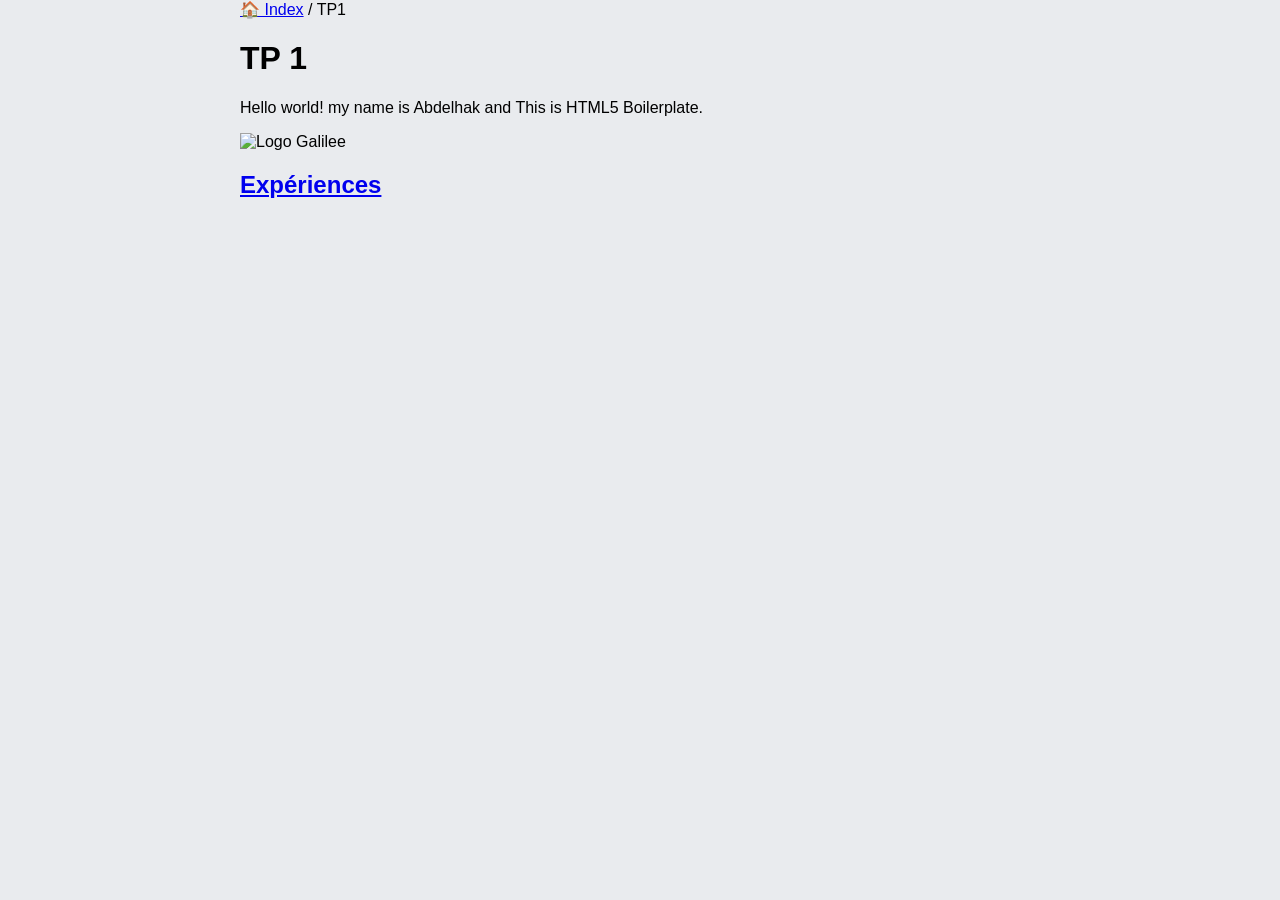
==== tp1/index.html @ ecf9e05c "Update index.html" ====
<!DOCTYPE html>
<html>

<head>
  <meta charset="utf-8" />
  <meta http-equiv="x-ua-compatible" content="ie=edge" />
  <title>TP1</title>
  <meta name="description" content="" />
  <meta name="viewport" content="width=device-width, initial-scale=1" />

  <link rel="apple-touch-icon" href="apple-touch-icon.png" />
  <!-- Place favicon.ico in the root directory -->

  <style>
    body {
      background-color: #e9ebee;
      font-family: system, -apple-system, ".SFNSText-Regular", "San Francisco", "Roboto", "Segoe UI", "Helvetica Neue", "Lucida Grande", sans-serif;
      font-size: 16px;
      margin: 0 auto;
      max-width: 800px;
    }
  </style>

  <!-- Code à dé-commenter si besoin de fichier CSS ou JS -->
  <!--<link rel="stylesheet" href="style.css">-->
  <!--<script src="main.js"></script>-->
</head>

<body>
  <nav>
    <a href="..">🏠 Index</a> / TP1
  </nav>
  <h1>TP 1</h1>
  <!-- Add your site or application content here -->
  <p>Hello world! my name is Abdelhak and This is HTML5 Boilerplate.</p>
  <img src="../galilee.png" alt="Logo Galilee" />

  <h2><a href="experiences/index.html">Expériences</a></h2>
</body>

</html>
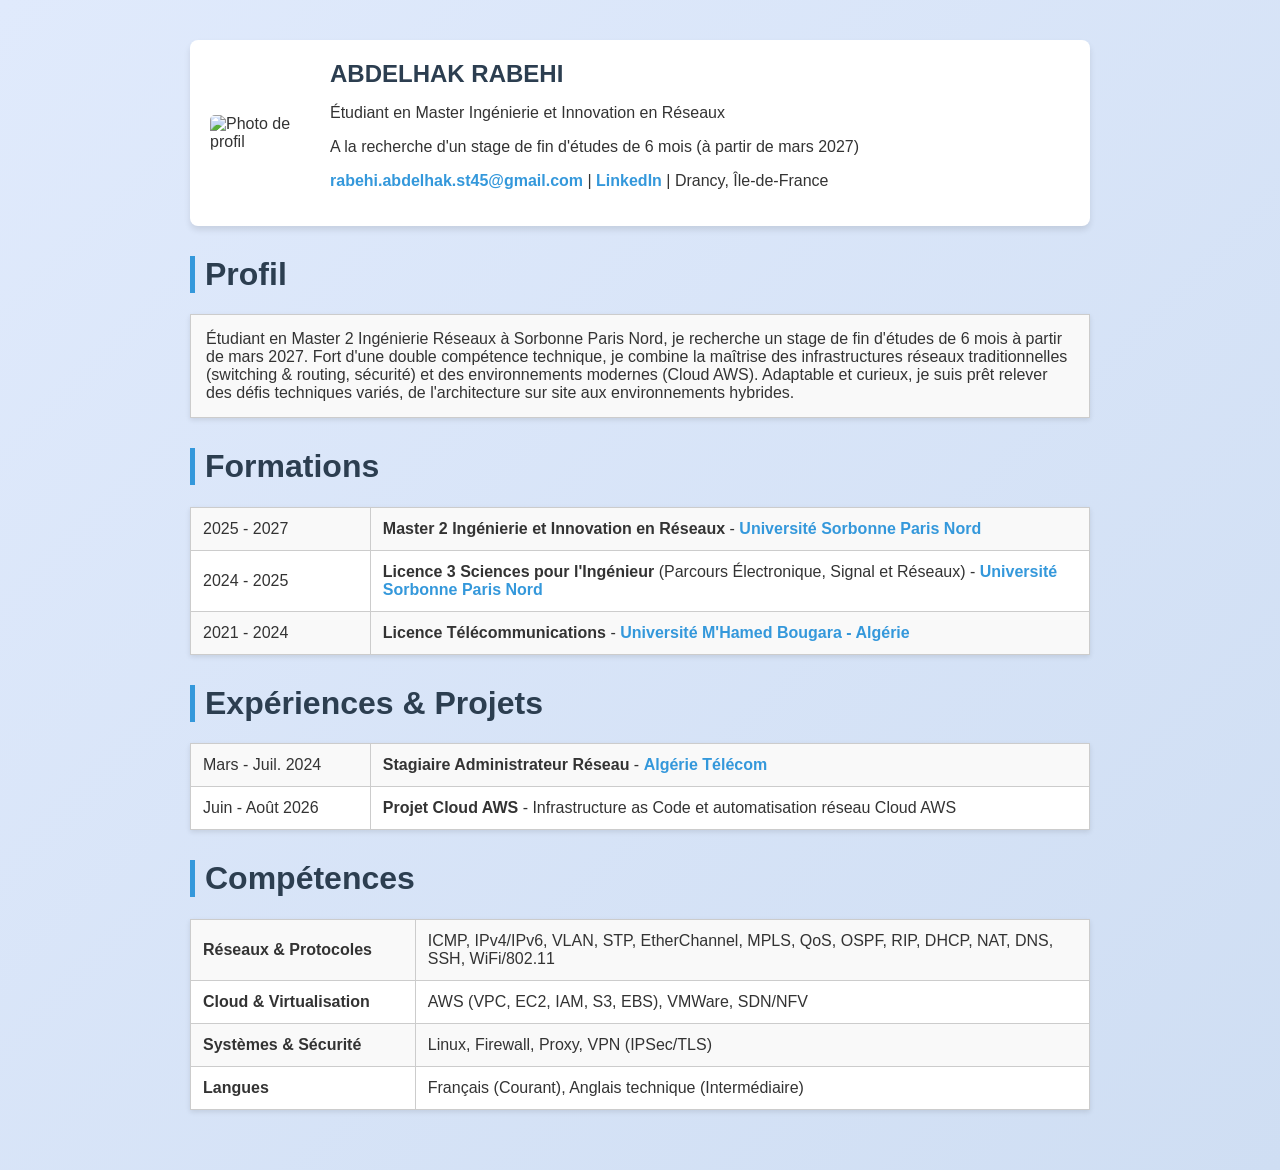
==== commit f7f33a39: "Update index.html" ====
--- a/tp1/index.html
+++ b/tp1/index.html
@@ -1,41 +1,92 @@
 <!DOCTYPE html>
-<html>
+<html lang="fr">
+<head>
+    <meta charset="utf-8" />
+    <meta http-equiv="x-ua-compatible" content="ie=edge" />
+    <title>CV - Abdelhak RABEHI</title>
+    <meta name="viewport" content="width=device-width, initial-scale=1" />
+    <link rel="stylesheet" href="cv.css" />
+</head>
+<body>
+    <div class="header-cv">
+        <img src="photo.jpg" alt="Photo de profil" width="100" class="photo-profil" />
+        <div class="titre-cv">
+            <!-- Informations issues du CV[cite: 3] -->
+            <h2>ABDELHAK RABEHI</h2>
+            <p>Étudiant en Master Ingénierie et Innovation en Réseaux</p>
+            <p>A la recherche d'un stage de fin d'études de 6 mois (à partir de mars 2027)</p>
+            <p>
+                <a href="mailto:rabehi.abdelhak.st45@gmail.com">rabehi.abdelhak.st45@gmail.com</a> | 
+                <a href="https://www.linkedin.com/in/abdelhak-rabehi" target="_blank">LinkedIn</a> | 
+                Drancy, Île-de-France
+            </p>
+        </div>
+    </div>
 
-<head>
-  <meta charset="utf-8" />
-  <meta http-equiv="x-ua-compatible" content="ie=edge" />
-  <title>TP1</title>
-  <meta name="description" content="" />
-  <meta name="viewport" content="width=device-width, initial-scale=1" />
+    <h1>Profil</h1>
+    <table width="100%" border="1">
+        <tr>
+            <!-- Profil issu du CV[cite: 3] -->
+            <td style="padding: 15px;">Étudiant en Master 2 Ingénierie Réseaux à Sorbonne Paris Nord, je recherche un stage de fin d'études de 6 mois à partir de mars 2027. Fort d'une double compétence technique, je combine la maîtrise des infrastructures réseaux traditionnelles (switching & routing, sécurité) et des environnements modernes (Cloud AWS). Adaptable et curieux, je suis prêt relever des défis techniques variés, de l'architecture sur site aux environnements hybrides.</td>
+        </tr>
+    </table>
 
-  <link rel="apple-touch-icon" href="apple-touch-icon.png" />
-  <!-- Place favicon.ico in the root directory -->
+    <!-- Le TP demande d'entourer les titres par des liens vers les nouvelles pages -->
+    <a href="formations.html" class="lien-titre"><h1>Formations</h1></a>
+    <table width="100%" border="1">
+        <tr>
+            <!-- Formation issue du CV[cite: 3] -->
+            <td width="20%">2025 - 2027</td>
+            <td><strong>Master 2 Ingénierie et Innovation en Réseaux</strong> - <a href="https://galilee.univ-paris13.fr/" target="_blank">Université Sorbonne Paris Nord</a></td>
+        </tr>
+        <tr>
+            <!-- Formation issue du CV[cite: 3] -->
+            <td>2024 - 2025</td>
+            <td><strong>Licence 3 Sciences pour l'Ingénieur</strong> (Parcours Électronique, Signal et Réseaux) - <a href="https://galilee.univ-paris13.fr/" target="_blank">Université Sorbonne Paris Nord</a></td>
+        </tr>
+        <tr>
+            <!-- Formation issue du CV[cite: 3] -->
+            <td>2021 - 2024</td>
+            <td><strong>Licence Télécommunications</strong> - <a href="https://umbb.dz/fr/" target="_blank">Université M'Hamed Bougara - Algérie</a></td>
+        </tr>
+    </table>
 
-  <style>
-    body {
-      background-color: #e9ebee;
-      font-family: system, -apple-system, ".SFNSText-Regular", "San Francisco", "Roboto", "Segoe UI", "Helvetica Neue", "Lucida Grande", sans-serif;
-      font-size: 16px;
-      margin: 0 auto;
-      max-width: 800px;
-    }
-  </style>
+    <a href="experiences.html" class="lien-titre"><h1>Expériences & Projets</h1></a>
+    <table width="100%" border="1">
+        <tr>
+            <!-- Expérience issue du CV[cite: 3] -->
+            <td width="20%">Mars - Juil. 2024</td>
+            <td><strong>Stagiaire Administrateur Réseau</strong> - <a href="https://www.algerietelecom.dz/" target="_blank">Algérie Télécom</a></td>
+        </tr>
+        <tr>
+            <!-- Projet issu du CV[cite: 3] -->
+            <td>Juin - Août 2026</td>
+            <td><strong>Projet Cloud AWS</strong> - Infrastructure as Code et automatisation réseau Cloud AWS</td>
+        </tr>
+    </table>
 
-  <!-- Code à dé-commenter si besoin de fichier CSS ou JS -->
-  <!--<link rel="stylesheet" href="style.css">-->
-  <!--<script src="main.js"></script>-->
-</head>
-
-<body>
-  <nav>
-    <a href="..">🏠 Index</a> / TP1
-  </nav>
-  <h1>TP 1</h1>
-  <!-- Add your site or application content here -->
-  <p>Hello world! my name is Abdelhak and This is HTML5 Boilerplate.</p>
-  <img src="../galilee.png" alt="Logo Galilee" />
-
-  <h2><a href="experiences/index.html">Expériences</a></h2>
+    <h1>Compétences</h1>
+    <table width="100%" border="1">
+        <tr>
+            <!-- Compétences issues du CV[cite: 3] -->
+            <td width="25%"><strong>Réseaux & Protocoles</strong></td>
+            <td>ICMP, IPv4/IPv6, VLAN, STP, EtherChannel, MPLS, QoS, OSPF, RIP, DHCP, NAT, DNS, SSH, WiFi/802.11</td>
+        </tr>
+        <tr>
+            <!-- Compétences issues du CV[cite: 3] -->
+            <td><strong>Cloud & Virtualisation</strong></td>
+            <td>AWS (VPC, EC2, IAM, S3, EBS), VMWare, SDN/NFV</td>
+        </tr>
+        <tr>
+            <!-- Compétences issues du CV[cite: 3] -->
+            <td><strong>Systèmes & Sécurité</strong></td>
+            <td>Linux, Firewall, Proxy, VPN (IPSec/TLS)</td>
+        </tr>
+        <tr>
+            <!-- Langues issues du CV[cite: 3] -->
+            <td><strong>Langues</strong></td>
+            <td>Français (Courant), Anglais technique (Intermédiaire)</td>
+        </tr>
+    </table>
 </body>
-
 </html>
--- a/tp1/cv.css
+++ b/tp1/cv.css
@@ -0,0 +1,113 @@
+/* Définition du gradient global sur le body (comme demandé par le TP) */
+body {
+    background-color: gray; /* Fallback */
+    background: linear-gradient(135deg, #e0eafc 0%, #cfdef3 100%);
+    font-family: 'Segoe UI', Tahoma, Geneva, Verdana, sans-serif;
+    color: #333;
+    max-width: 900px;
+    margin: 20px auto;
+    padding: 20px;
+}
+
+/* En-tête flexbox pour rendre joli malgré les contraintes HTML */
+.header-cv {
+    display: flex;
+    align-items: center;
+    gap: 20px;
+    background: white;
+    padding: 20px;
+    border-radius: 8px;
+    box-shadow: 0 4px 6px rgba(0,0,0,0.1);
+    margin-bottom: 20px;
+}
+
+.header-cv h2 {
+    margin: 0 0 5px 0;
+    color: #2c3e50;
+}
+
+/* Agrandir l'image au survol (transform: scale) - Technique 2 du TP */
+.photo-profil {
+    border-radius: 5px;
+    transition: transform 0.3s ease-in-out;
+}
+
+.photo-profil:hover {
+    transform: scale(2);
+}
+
+/* Styles des titres H1 */
+h1 {
+    color: #2c3e50;
+    border-left: 5px solid #3498db;
+    padding-left: 10px;
+    margin-top: 30px;
+}
+
+/* Styles des liens */
+a {
+    color: #3498db;
+    text-decoration: none;
+    font-weight: bold;
+    transition: color 0.3s;
+}
+
+/* Les liens deviennent oranges au survol, comme exigé */
+a:hover {
+    color: orange;
+}
+
+/* Enlever le soulignement des liens qui entourent les H1 */
+.lien-titre {
+    text-decoration: none;
+}
+
+/* Styles de base des tableaux */
+table {
+    background-color: white;
+    border-collapse: collapse; /* Pour éviter les doubles bordures moches */
+    box-shadow: 0 2px 5px rgba(0,0,0,0.1);
+    margin-bottom: 20px;
+}
+
+table td, table th {
+    padding: 12px;
+    border: 1px solid #ccc;
+}
+
+/* Fond de couleur différent pour les lignes impaires (pseudo-class :nth-child) */
+table tr:nth-child(odd) {
+    background-color: #f9f9f9;
+}
+
+table tr:nth-child(even) {
+    background-color: #ffffff;
+}
+
+/* Changer la couleur de fond de chaque ligne du tableau au survol */
+table tr:hover {
+    background-color: #d1ecf1 !important; /* Force la couleur au survol par dessus le nth-child */
+}
+
+/* MEDIA QUERY : quand l'écran a une taille max de 600px */
+@media only screen and (max-width: 600px) {
+    body {
+        /* Changement de couleur de fond en radial-gradient pour le mobile */
+        background: radial-gradient(circle, rgba(63,94,251,1) 0%, rgba(252,70,107,1) 100%);
+        color: white;
+        margin: 0;
+        padding: 10px;
+    }
+    
+    h1, .header-cv h2, .header-cv p {
+        color: white;
+    }
+
+    /* Adapte la taille du tableau pour qu'il soit toujours visible (défilement horizontal) */
+    table {
+        display: block;
+        width: 100%;
+        overflow-x: auto;
+        white-space: nowrap;
+    }
+}
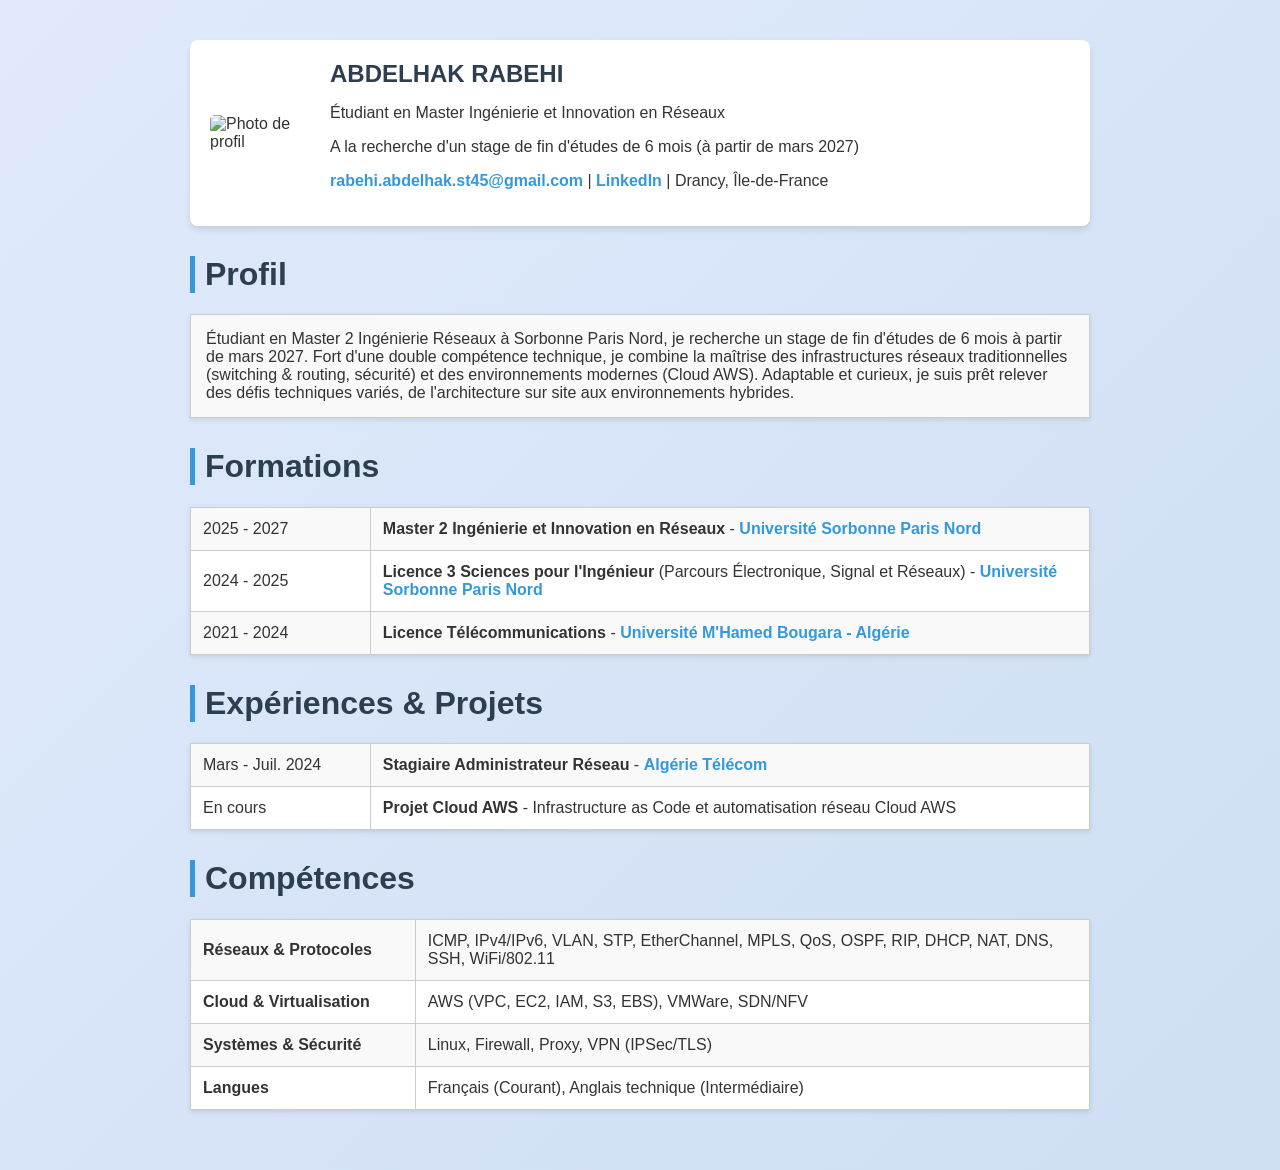
==== commit 52ba7bd2: "Update index.html" ====
--- a/tp1/index.html
+++ b/tp1/index.html
@@ -11,7 +11,6 @@
     <div class="header-cv">
         <img src="photo.jpg" alt="Photo de profil" width="100" class="photo-profil" />
         <div class="titre-cv">
-            <!-- Informations issues du CV[cite: 3] -->
             <h2>ABDELHAK RABEHI</h2>
             <p>Étudiant en Master Ingénierie et Innovation en Réseaux</p>
             <p>A la recherche d'un stage de fin d'études de 6 mois (à partir de mars 2027)</p>
@@ -26,7 +25,6 @@
     <h1>Profil</h1>
     <table width="100%" border="1">
         <tr>
-            <!-- Profil issu du CV[cite: 3] -->
             <td style="padding: 15px;">Étudiant en Master 2 Ingénierie Réseaux à Sorbonne Paris Nord, je recherche un stage de fin d'études de 6 mois à partir de mars 2027. Fort d'une double compétence technique, je combine la maîtrise des infrastructures réseaux traditionnelles (switching & routing, sécurité) et des environnements modernes (Cloud AWS). Adaptable et curieux, je suis prêt relever des défis techniques variés, de l'architecture sur site aux environnements hybrides.</td>
         </tr>
     </table>
@@ -35,17 +33,14 @@
     <a href="formations.html" class="lien-titre"><h1>Formations</h1></a>
     <table width="100%" border="1">
         <tr>
-            <!-- Formation issue du CV[cite: 3] -->
             <td width="20%">2025 - 2027</td>
             <td><strong>Master 2 Ingénierie et Innovation en Réseaux</strong> - <a href="https://galilee.univ-paris13.fr/" target="_blank">Université Sorbonne Paris Nord</a></td>
         </tr>
         <tr>
-            <!-- Formation issue du CV[cite: 3] -->
             <td>2024 - 2025</td>
             <td><strong>Licence 3 Sciences pour l'Ingénieur</strong> (Parcours Électronique, Signal et Réseaux) - <a href="https://galilee.univ-paris13.fr/" target="_blank">Université Sorbonne Paris Nord</a></td>
         </tr>
         <tr>
-            <!-- Formation issue du CV[cite: 3] -->
             <td>2021 - 2024</td>
             <td><strong>Licence Télécommunications</strong> - <a href="https://umbb.dz/fr/" target="_blank">Université M'Hamed Bougara - Algérie</a></td>
         </tr>
@@ -54,13 +49,11 @@
     <a href="experiences.html" class="lien-titre"><h1>Expériences & Projets</h1></a>
     <table width="100%" border="1">
         <tr>
-            <!-- Expérience issue du CV[cite: 3] -->
             <td width="20%">Mars - Juil. 2024</td>
             <td><strong>Stagiaire Administrateur Réseau</strong> - <a href="https://www.algerietelecom.dz/" target="_blank">Algérie Télécom</a></td>
         </tr>
         <tr>
-            <!-- Projet issu du CV[cite: 3] -->
-            <td>Juin - Août 2026</td>
+            <td>En cours</td>
             <td><strong>Projet Cloud AWS</strong> - Infrastructure as Code et automatisation réseau Cloud AWS</td>
         </tr>
     </table>
@@ -68,22 +61,18 @@
     <h1>Compétences</h1>
     <table width="100%" border="1">
         <tr>
-            <!-- Compétences issues du CV[cite: 3] -->
             <td width="25%"><strong>Réseaux & Protocoles</strong></td>
             <td>ICMP, IPv4/IPv6, VLAN, STP, EtherChannel, MPLS, QoS, OSPF, RIP, DHCP, NAT, DNS, SSH, WiFi/802.11</td>
         </tr>
         <tr>
-            <!-- Compétences issues du CV[cite: 3] -->
             <td><strong>Cloud & Virtualisation</strong></td>
             <td>AWS (VPC, EC2, IAM, S3, EBS), VMWare, SDN/NFV</td>
         </tr>
         <tr>
-            <!-- Compétences issues du CV[cite: 3] -->
             <td><strong>Systèmes & Sécurité</strong></td>
             <td>Linux, Firewall, Proxy, VPN (IPSec/TLS)</td>
         </tr>
         <tr>
-            <!-- Langues issues du CV[cite: 3] -->
             <td><strong>Langues</strong></td>
             <td>Français (Courant), Anglais technique (Intermédiaire)</td>
         </tr>
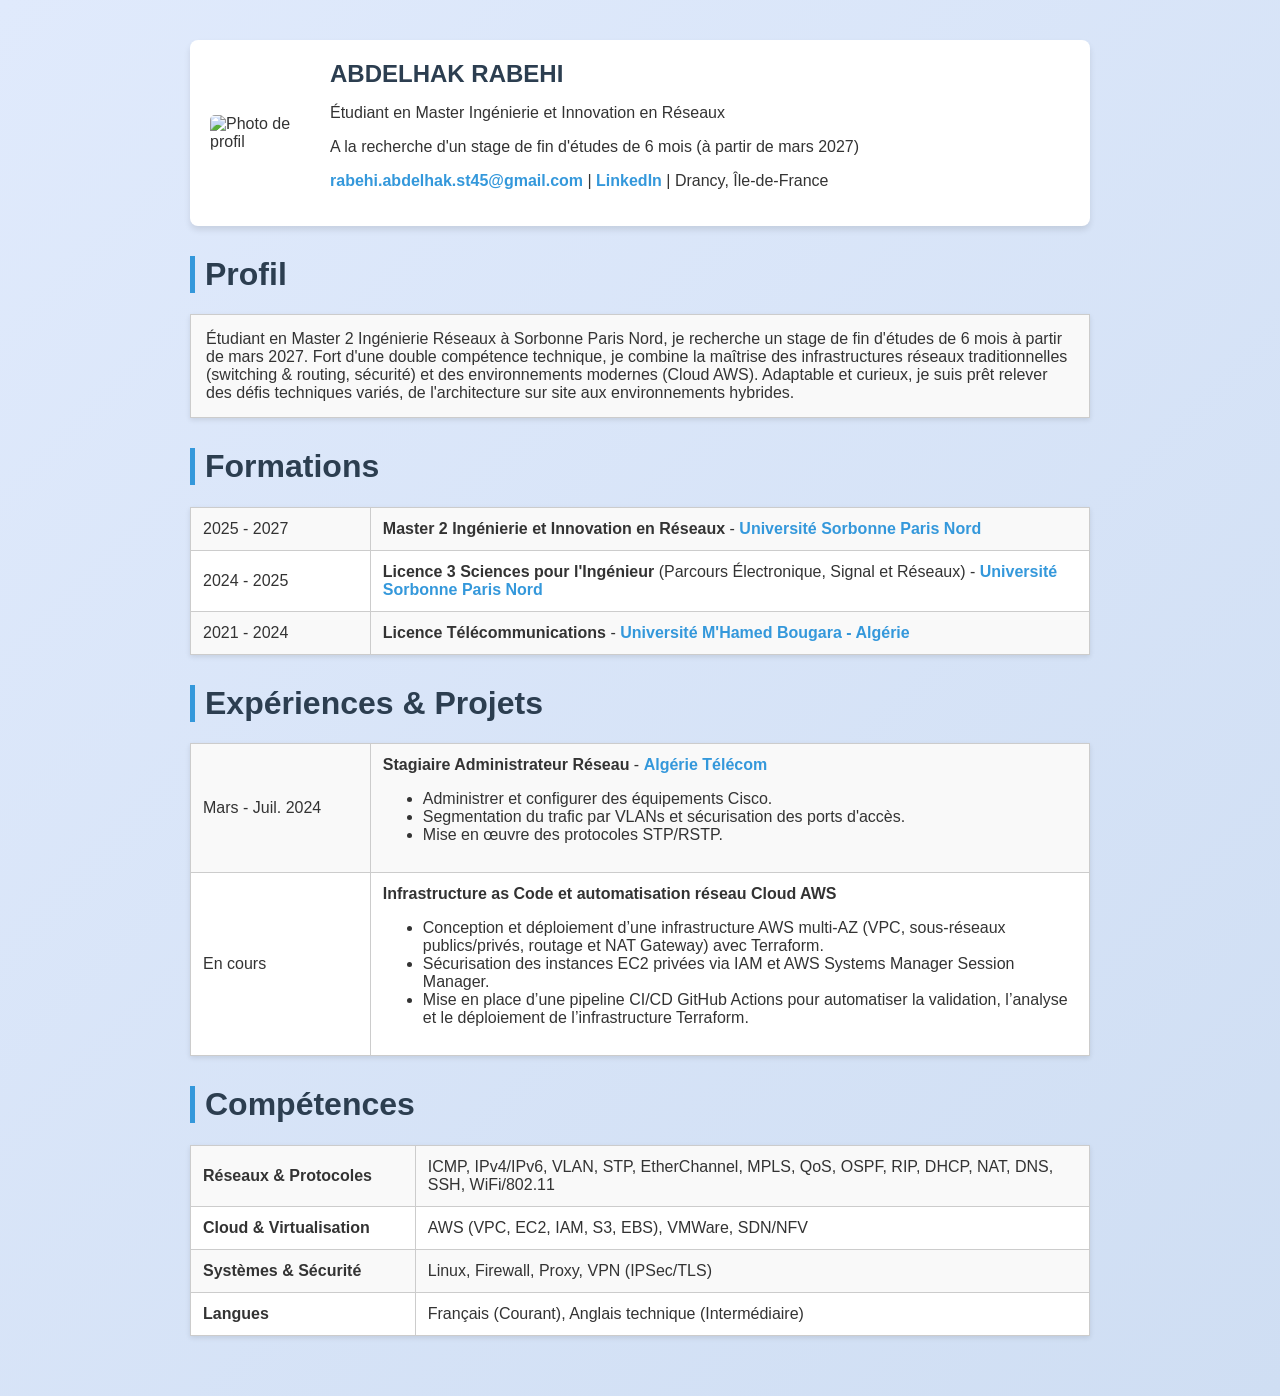
==== commit eaba048a: "Update index.html" ====
--- a/tp1/index.html
+++ b/tp1/index.html
@@ -47,14 +47,28 @@
     </table>
 
     <a href="experiences.html" class="lien-titre"><h1>Expériences & Projets</h1></a>
-    <table width="100%" border="1">
+<table width="100%" border="1">
         <tr>
             <td width="20%">Mars - Juil. 2024</td>
-            <td><strong>Stagiaire Administrateur Réseau</strong> - <a href="https://www.algerietelecom.dz/" target="_blank">Algérie Télécom</a></td>
+            <td>
+                <strong>Stagiaire Administrateur Réseau</strong> - <a href="https://www.algerietelecom.dz/" target="_blank">Algérie Télécom</a>
+                <ul>
+                    <li>Administrer et configurer des équipements Cisco.</li>
+                    <li>Segmentation du trafic par VLANs et sécurisation des ports d'accès.</li>
+                    <li>Mise en œuvre des protocoles STP/RSTP.</li>
+                </ul>
+            </td>
         </tr>
         <tr>
             <td>En cours</td>
-            <td><strong>Projet Cloud AWS</strong> - Infrastructure as Code et automatisation réseau Cloud AWS</td>
+            <td>
+                <strong>Infrastructure as Code et automatisation réseau Cloud AWS</strong>
+                <ul>
+                    <li>Conception et déploiement d’une infrastructure AWS multi-AZ (VPC, sous-réseaux publics/privés, routage et NAT Gateway) avec Terraform.</li>
+                    <li>Sécurisation des instances EC2 privées via IAM et AWS Systems Manager Session Manager.</li>
+                    <li>Mise en place d’une pipeline CI/CD GitHub Actions pour automatiser la validation, l’analyse et le déploiement de l’infrastructure Terraform.</li>
+                </ul>
+            </td>
         </tr>
     </table>
 
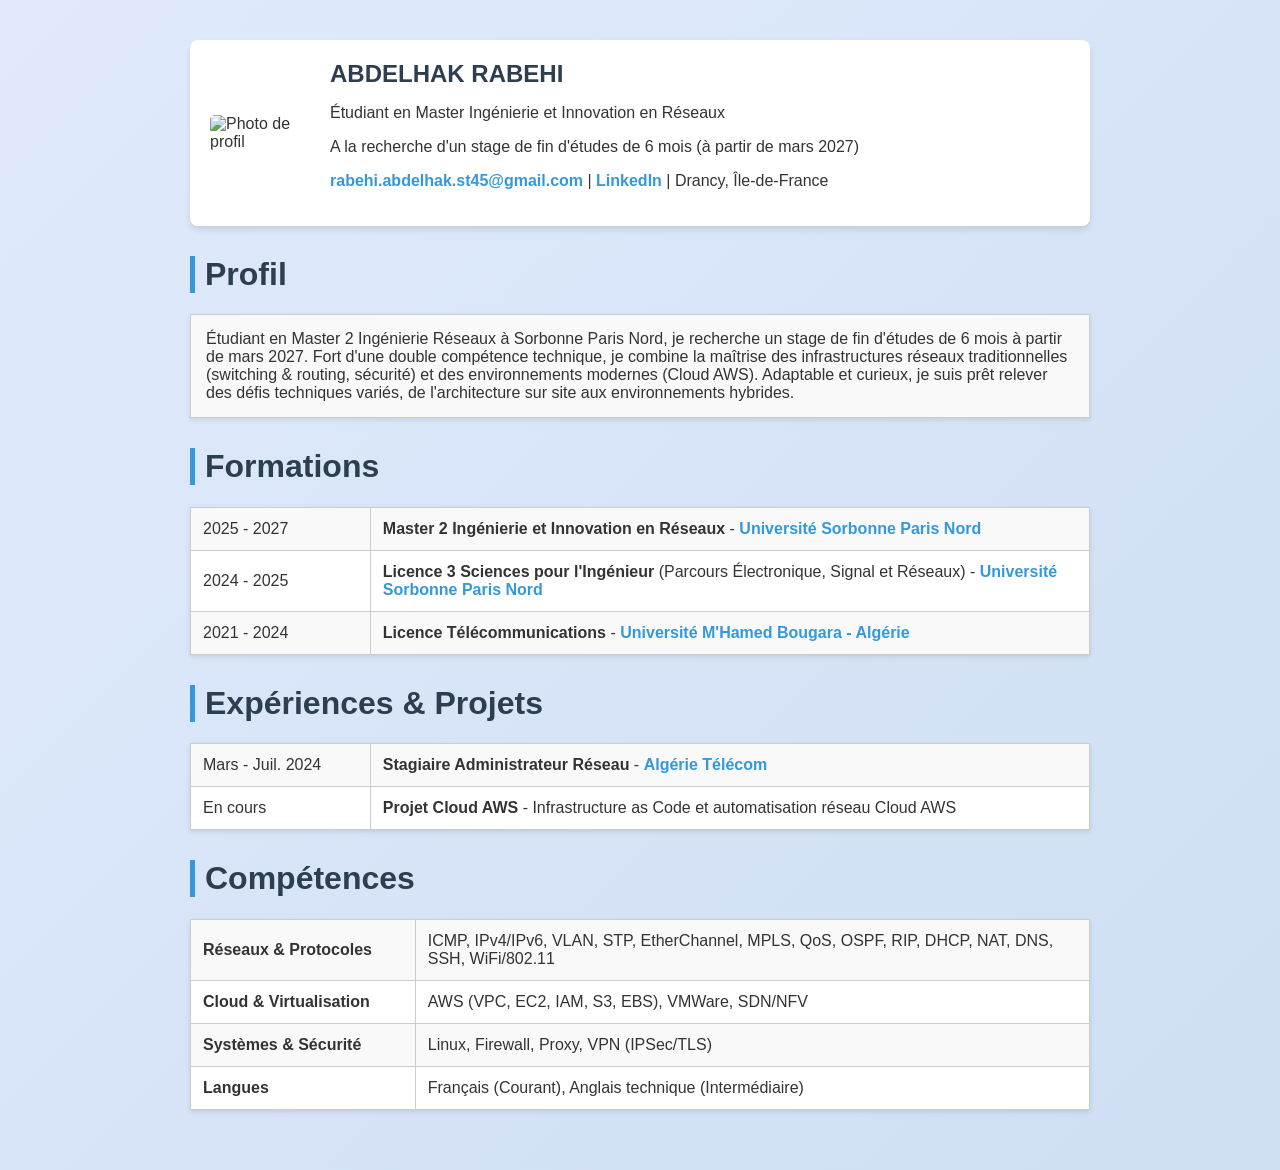
==== commit 11223364: "Update index.html" ====
--- a/tp1/index.html
+++ b/tp1/index.html
@@ -47,28 +47,14 @@
     </table>
 
     <a href="experiences.html" class="lien-titre"><h1>Expériences & Projets</h1></a>
-<table width="100%" border="1">
+    <table width="100%" border="1">
         <tr>
             <td width="20%">Mars - Juil. 2024</td>
-            <td>
-                <strong>Stagiaire Administrateur Réseau</strong> - <a href="https://www.algerietelecom.dz/" target="_blank">Algérie Télécom</a>
-                <ul>
-                    <li>Administrer et configurer des équipements Cisco.</li>
-                    <li>Segmentation du trafic par VLANs et sécurisation des ports d'accès.</li>
-                    <li>Mise en œuvre des protocoles STP/RSTP.</li>
-                </ul>
-            </td>
+            <td><strong>Stagiaire Administrateur Réseau</strong> - <a href="https://www.algerietelecom.dz/" target="_blank">Algérie Télécom</a></td>
         </tr>
         <tr>
             <td>En cours</td>
-            <td>
-                <strong>Infrastructure as Code et automatisation réseau Cloud AWS</strong>
-                <ul>
-                    <li>Conception et déploiement d’une infrastructure AWS multi-AZ (VPC, sous-réseaux publics/privés, routage et NAT Gateway) avec Terraform.</li>
-                    <li>Sécurisation des instances EC2 privées via IAM et AWS Systems Manager Session Manager.</li>
-                    <li>Mise en place d’une pipeline CI/CD GitHub Actions pour automatiser la validation, l’analyse et le déploiement de l’infrastructure Terraform.</li>
-                </ul>
-            </td>
+            <td><strong>Projet Cloud AWS</strong> - Infrastructure as Code et automatisation réseau Cloud AWS</td>
         </tr>
     </table>
 
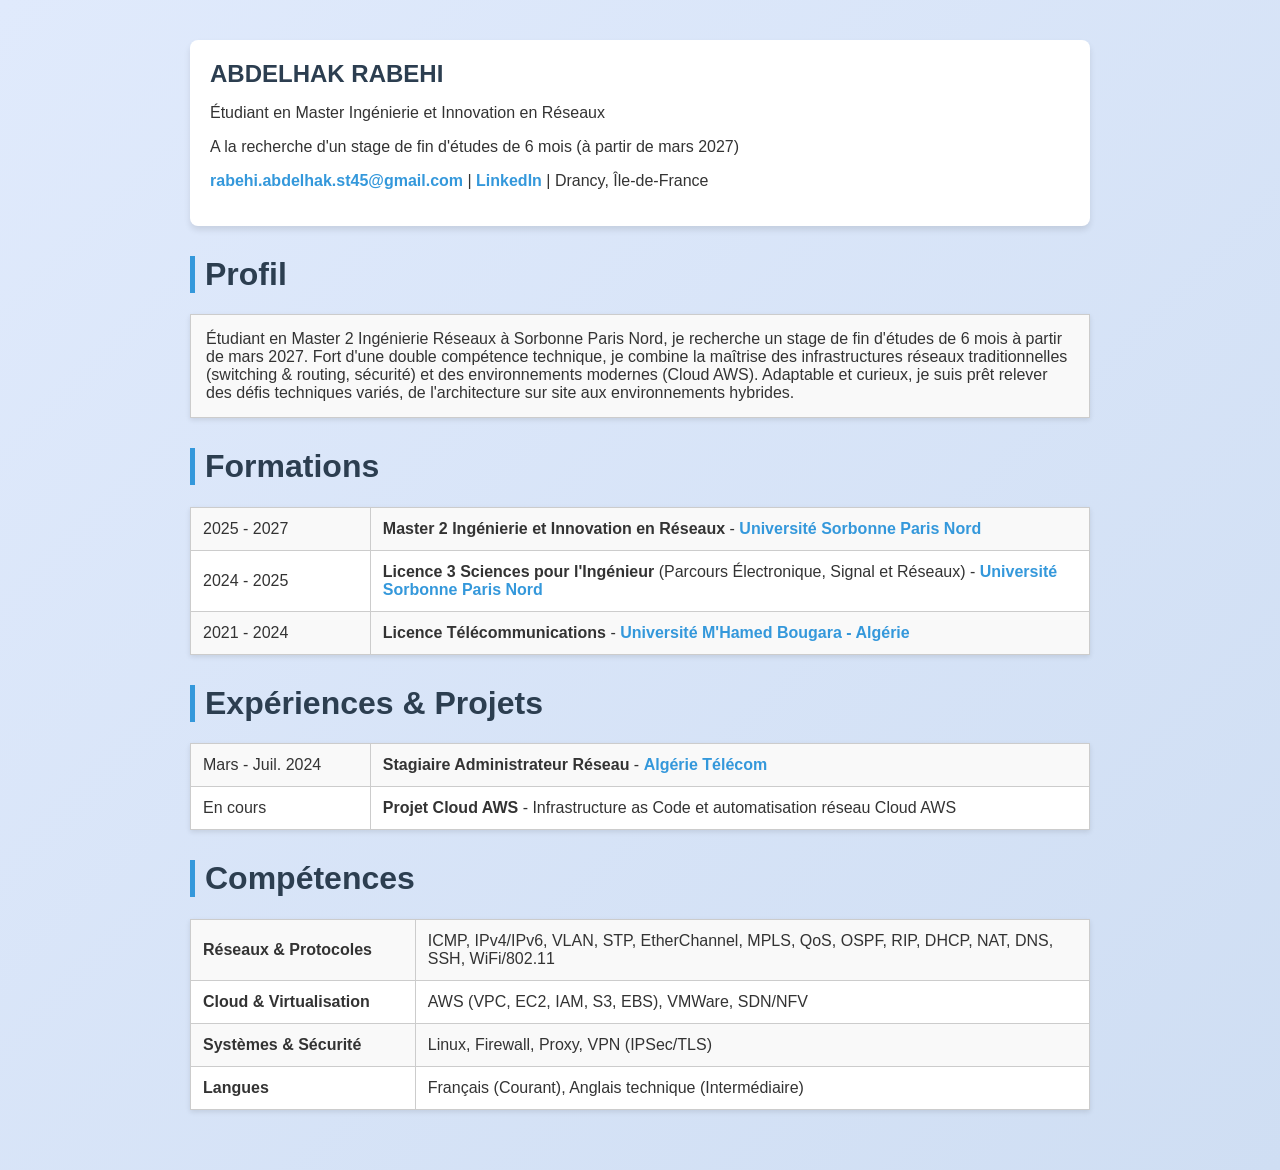
==== commit 6f103651: "Update index.html" ====
--- a/tp1/index.html
+++ b/tp1/index.html
@@ -9,7 +9,6 @@
 </head>
 <body>
     <div class="header-cv">
-        <img src="photo.jpg" alt="Photo de profil" width="100" class="photo-profil" />
         <div class="titre-cv">
             <h2>ABDELHAK RABEHI</h2>
             <p>Étudiant en Master Ingénierie et Innovation en Réseaux</p>
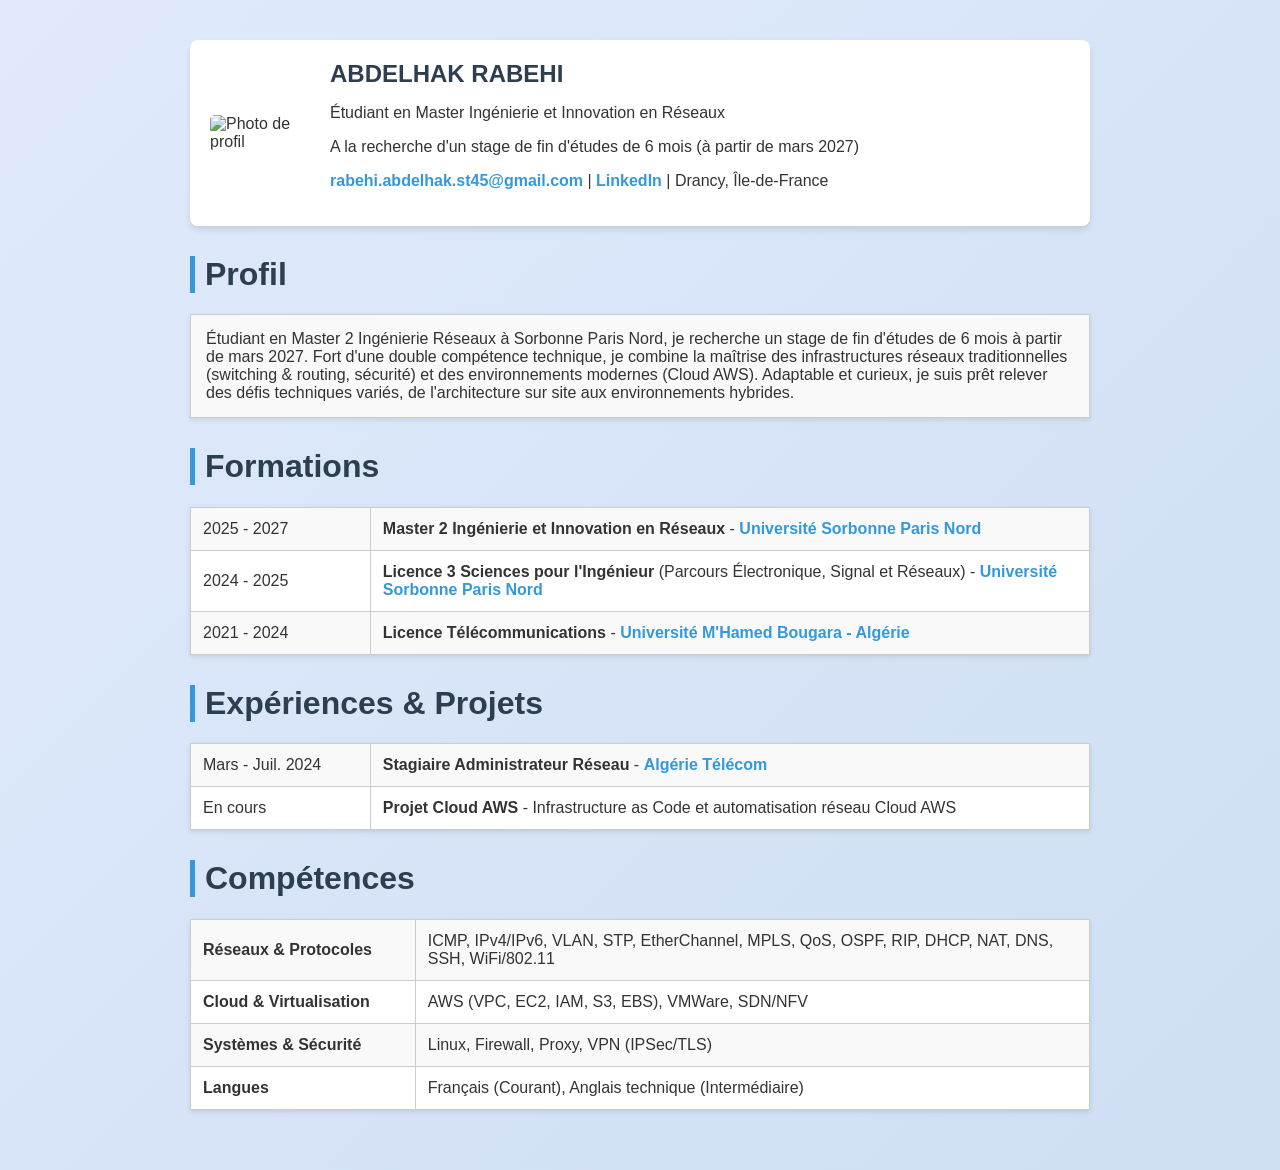
==== commit fa921916: "Update index.html" ====
--- a/tp1/index.html
+++ b/tp1/index.html
@@ -9,6 +9,7 @@
 </head>
 <body>
     <div class="header-cv">
+        <img src="photo.jpg" alt="Photo de profil" width="100" class="photo-profil" />
         <div class="titre-cv">
             <h2>ABDELHAK RABEHI</h2>
             <p>Étudiant en Master Ingénierie et Innovation en Réseaux</p>
